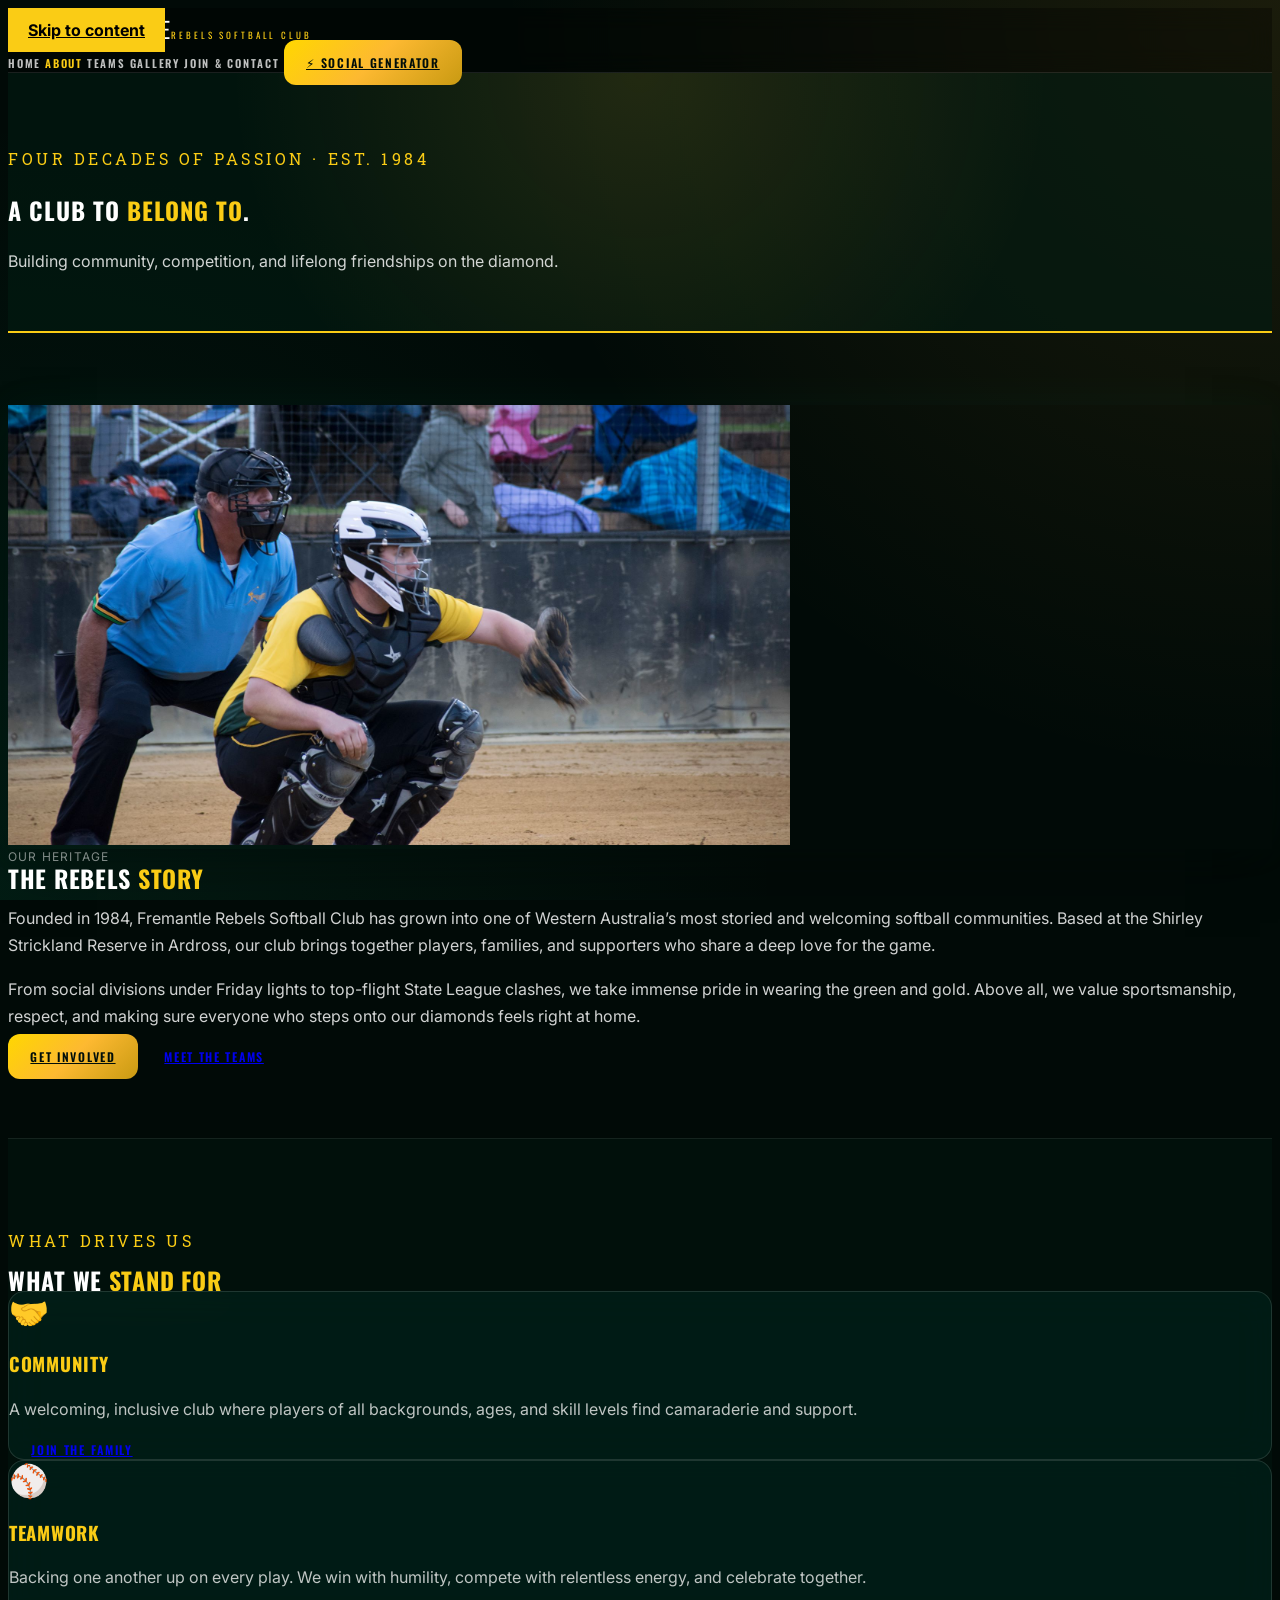
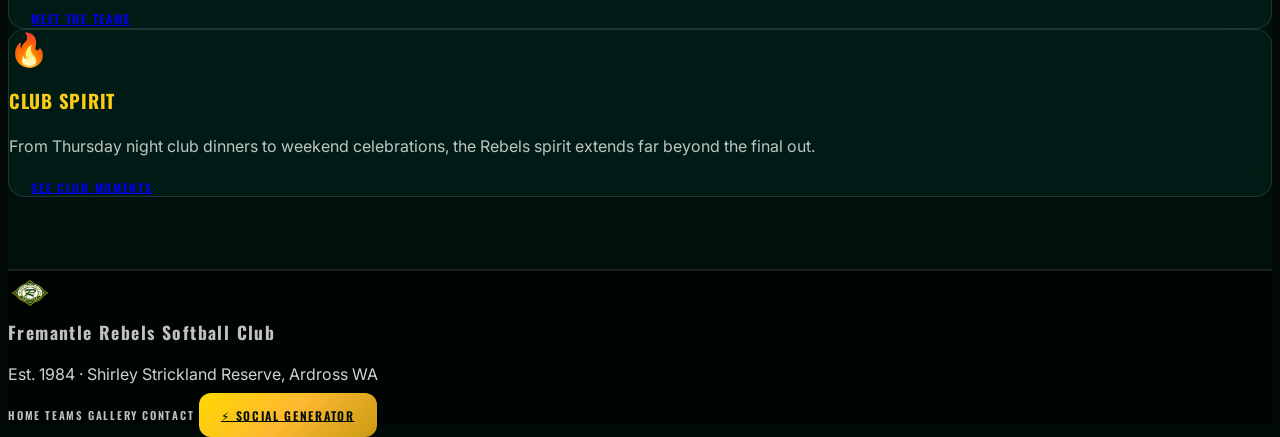
==== about.html @ e45bd7ff "Initial commit: Fremantle Rebels website and social media generator" ====
<!doctype html>
<html lang="en" data-bs-theme="dark">
<head>
  <meta charset="utf-8">
  <meta name="viewport" content="width=device-width, initial-scale=1">
  <meta name="description" content="About Fremantle Rebels Softball Club — our story, values, and community at Shirley Strickland Reserve since 1984.">
  <title>About | Fremantle Rebels Softball Club</title>
  <link rel="preconnect" href="https://fonts.googleapis.com">
  <link rel="preconnect" href="https://fonts.gstatic.com" crossorigin>
  <link rel="stylesheet" href="https://fonts.googleapis.com/css2?family=Inter:wght@400;500;600;700&family=Oswald:wght@500;600;700&family=Roboto+Slab:wght@400;500;700&display=swap">
  <link rel="stylesheet" href="assets/vendor/bootstrap/bootstrap.min.css">
  <link rel="stylesheet" href="assets/css/rebels-theme.css">
  <link rel="stylesheet" href="assets/css/styles.css">
</head>
<body class="rebels-app">
  <a class="visually-hidden-focusable skip-link" href="#main">Skip to content</a>

  <header class="rb-topbar sticky-top">
    <div class="container d-flex align-items-center justify-content-between flex-wrap gap-2 py-3 px-3">
      <a class="rb-brand" href="index.html" aria-label="Fremantle Rebels home">
        <img src="assets/images/rebels-logo.png" alt="Fremantle Rebels Crest">
        <span><span class="name d-block">FREMANTLE</span><span class="sub">REBELS SOFTBALL CLUB</span></span>
      </a>
      <nav class="d-flex align-items-center gap-2 flex-wrap" aria-label="Main navigation">
        <a class="nav-label" href="index.html">Home</a>
        <a class="nav-label active" aria-current="page" href="about.html">About</a>
        <a class="nav-label" href="teams.html">Teams</a>
        <a class="nav-label" href="gallery.html">Gallery</a>
        <a class="nav-label" href="contact.html">Join &amp; Contact</a>
        <a class="btn btn-gold btn-sm ms-lg-2 py-2 px-3" href="socials.html">⚡ Social Generator</a>
      </nav>
    </div>
  </header>

  <main id="main">
    <section class="page-heading">
      <div class="container">
        <p class="hero-kicker mb-1">FOUR DECADES OF PASSION · EST. 1984</p>
        <h1 class="display-4 fw-bold">A Club to <span class="text-gold">Belong To</span>.</h1>
        <p class="lead mb-0">Building community, competition, and lifelong friendships on the diamond.</p>
      </div>
    </section>

    <section class="section-space">
      <div class="container">
        <div class="row g-5 align-items-center">
          <div class="col-md-6">
            <div class="spatial-shadow rounded-4 overflow-hidden border border-secondary border-opacity-25">
              <img src="assets/images/players3.jpg" alt="Fremantle Rebels Softball Team" class="img-fluid w-100" style="object-fit: cover; max-height: 440px;">
            </div>
          </div>
          <div class="col-md-6">
            <span class="label-xs text-gold">OUR HERITAGE</span>
            <h2 class="section-title fs-2 mb-3">The Rebels <span class="text-gold">Story</span></h2>
            <p>Founded in 1984, Fremantle Rebels Softball Club has grown into one of Western Australia’s most storied and welcoming softball communities. Based at the Shirley Strickland Reserve in Ardross, our club brings together players, families, and supporters who share a deep love for the game.</p>
            <p>From social divisions under Friday lights to top-flight State League clashes, we take immense pride in wearing the green and gold. Above all, we value sportsmanship, respect, and making sure everyone who steps onto our diamonds feels right at home.</p>
            <div class="d-flex flex-wrap gap-3 mt-4">
              <a class="btn btn-gold" href="contact.html">Get Involved</a>
              <a class="btn btn-outline-light" href="teams.html">Meet the Teams</a>
            </div>
          </div>
        </div>
      </div>
    </section>

    <section class="section-space bg-light">
      <div class="container">
        <p class="hero-kicker mb-1">WHAT DRIVES US</p>
        <h2 class="section-title fs-2 mb-4">What We <span class="text-gold">Stand For</span></h2>
        <div class="row g-4">
          <div class="col-md-4">
            <article class="card h-100 p-4">
              <div class="text-gold mb-2" style="font-size: 2rem;">🤝</div>
              <h3 class="h4 text-gold mb-2">Community</h3>
              <p>A welcoming, inclusive club where players of all backgrounds, ages, and skill levels find camaraderie and support.</p>
              <div class="mt-auto pt-2">
                <a href="contact.html" class="btn btn-outline-light btn-sm w-100">Join the Family</a>
              </div>
            </article>
          </div>
          <div class="col-md-4">
            <article class="card h-100 p-4">
              <div class="text-gold mb-2" style="font-size: 2rem;">⚾</div>
              <h3 class="h4 text-gold mb-2">Teamwork</h3>
              <p>Backing one another up on every play. We win with humility, compete with relentless energy, and celebrate together.</p>
              <div class="mt-auto pt-2">
                <a href="teams.html" class="btn btn-outline-light btn-sm w-100">Meet the Teams</a>
              </div>
            </article>
          </div>
          <div class="col-md-4">
            <article class="card h-100 p-4">
              <div class="text-gold mb-2" style="font-size: 2rem;">🔥</div>
              <h3 class="h4 text-gold mb-2">Club Spirit</h3>
              <p>From Thursday night club dinners to weekend celebrations, the Rebels spirit extends far beyond the final out.</p>
              <div class="mt-auto pt-2">
                <a href="gallery.html" class="btn btn-outline-light btn-sm w-100">See Club Moments</a>
              </div>
            </article>
          </div>
        </div>
      </div>
    </section>
  </main>

  <footer class="site-footer py-5 mt-auto">
    <div class="container d-flex flex-column flex-md-row justify-content-between align-items-center gap-3">
      <div class="d-flex align-items-center gap-3">
        <img src="assets/images/rebels-logo.png" alt="" style="width: 44px; height: 44px;">
        <div>
          <strong class="font-heading text-uppercase text-white d-block" style="letter-spacing: .08em; font-size: 1.1rem;">Fremantle Rebels Softball Club</strong>
          <p class="small text-secondary mb-0">Est. 1984 · Shirley Strickland Reserve, Ardross WA</p>
        </div>
      </div>
      <div class="d-flex align-items-center gap-3 flex-wrap">
        <a href="index.html" class="nav-label">Home</a>
        <a href="teams.html" class="nav-label">Teams</a>
        <a href="gallery.html" class="nav-label">Gallery</a>
        <a href="contact.html" class="nav-label">Contact</a>
        <a href="socials.html" class="btn btn-gold btn-sm py-1 px-3">⚡ Social Generator</a>
      </div>
    </div>
  </footer>

  <script src="assets/vendor/bootstrap/bootstrap.bundle.min.js"></script>
  <script src="assets/js/main.js"></script>
</body>
</html>
---- assets/css/rebels-theme.css ----
/* Rebels brand theme: plain-CSS port of the club website's globals.css (no Tailwind).
   Works on top of Bootstrap 5.3 dark mode (<html data-bs-theme="dark">). */

:root {
  /* Tokens (from @theme in globals.css) */
  --rb-bg: hsl(160 88% 2%);
  --rb-card: hsl(160 88% 4%);
  --rb-secondary: hsl(160 88% 10%);
  --rb-muted: hsl(160 50% 8%);
  --rb-muted-fg: hsl(160 20% 63.9%);
  --rb-border: hsl(160 88% 12%);
  --rb-primary: hsl(47.9 95.8% 53.1%);
  --rb-primary-fg: hsl(160 88% 3%);
  --rb-green: #044229;
  --rb-gold: #ffcd00;
  --rb-radius-sm: .25rem;
  --rb-radius-md: .5rem;
  --rb-radius-lg: .75rem;
  --rb-radius-xl: 1rem;
  --font-heading: "Oswald", system-ui, sans-serif;
  --font-body: "Inter", system-ui, sans-serif;
  --font-heritage: "Roboto Slab", Georgia, serif;

  /* Bootstrap bridge */
  --bs-body-bg: var(--rb-bg);
  --bs-body-color: #fff;
  --bs-body-font-family: var(--font-body);
  --bs-border-color: var(--rb-border);
  --bs-primary: #ffcd00;
  --bs-primary-rgb: 255, 205, 0;
  --bs-link-color: var(--rb-primary);
  --bs-link-hover-color: #fff;
}

body.rebels-app {
  background:
    radial-gradient(circle at top right, rgba(253, 185, 49, .10), transparent 50%),
    radial-gradient(circle at bottom left, rgba(16, 185, 129, .10), transparent 50%),
    var(--rb-bg);
  background-attachment: fixed;
  color: #fff;
  font-family: var(--font-body);
  -webkit-font-smoothing: antialiased;
  padding: 0;
}
.rebels-app ::selection { background: rgba(253, 205, 0, .3); }

/* Typography helpers */
.font-heading { font-family: var(--font-heading); }
.font-heritage { font-family: var(--font-heritage); }
.nav-label, .button-label, .section-title, .hero-kicker { text-transform: uppercase; }
.nav-label {
  font-family: var(--font-heading); font-size: 11px; letter-spacing: .16em; line-height: 1;
  font-weight: 600; color: rgba(255, 255, 255, .75); text-decoration: none; transition: color .2s;
}
.nav-label:hover, .nav-label.active { color: #fff; }
.nav-label.active { color: var(--rb-primary); }
.button-label { font-family: var(--font-heading); font-size: 12px; letter-spacing: .14em; line-height: 1; font-weight: 600; }
.section-title {
  font-family: var(--font-heading); letter-spacing: .03em; line-height: .88; font-weight: 700; color: #fff; margin: 0;
}
.section-title .accent, .text-gold { color: var(--rb-primary); }
.hero-kicker { font-family: var(--font-heritage); letter-spacing: .22em; color: var(--rb-primary); font-size: 1rem; }
.label-xs { display: block; margin-bottom: .25rem; font-size: .75rem; text-transform: uppercase; letter-spacing: .1em; color: rgba(255, 255, 255, .5); }

/* Surfaces */
.glass { backdrop-filter: blur(20px); background: rgba(2, 44, 34, .5); border: 1px solid rgba(255, 255, 255, .1); }
.glass-card { backdrop-filter: blur(40px); background: rgba(2, 44, 34, .55); border: 1px solid rgba(255, 255, 255, .1); box-shadow: 0 25px 50px -12px rgba(0, 0, 0, .5); }
.gold-gradient { background: linear-gradient(135deg, #FFD700, #FDB931 50%, #917405); color: var(--rb-primary-fg); }
.spatial-shadow { box-shadow: 0 25px 50px -12px rgba(0, 0, 0, .5), 0 0 40px rgba(16, 185, 129, .05); }
.gold-glow { box-shadow: 0 0 20px rgba(253, 185, 49, .2); }
.brand-surface {
  background: linear-gradient(180deg, rgba(3, 22, 15, .88), rgba(3, 22, 15, .94)),
              radial-gradient(circle at top, rgba(253, 205, 0, .08), transparent 36%);
}
.section-divider { border-bottom: 1px solid var(--rb-green); }

/* Forms (admin-input from globals.css, mapped onto Bootstrap controls) */
.rebels-app .form-control, .rebels-app .form-select {
  background-color: #000; border: 1px solid rgba(255, 255, 255, .2); border-radius: var(--rb-radius-lg);
  color: #fff; font-size: .875rem; padding: .7rem .8rem;
}
.rebels-app .form-control:focus, .rebels-app .form-select:focus {
  border-color: rgba(255, 205, 0, .6); box-shadow: 0 0 0 .2rem rgba(255, 205, 0, .12); background-color: #000; color: #fff;
}
.rebels-app .form-select:disabled, .rebels-app .form-control:disabled { opacity: .4; }
.rebels-app .form-label { font-size: .75rem; text-transform: uppercase; letter-spacing: .1em; color: rgba(255, 255, 255, .5); margin-bottom: .25rem; }

/* Buttons */
.rebels-app .btn { font-family: var(--font-heading); text-transform: uppercase; letter-spacing: .14em; font-size: 12px; font-weight: 600; padding: .85rem 1.4rem; border-radius: var(--rb-radius-lg); }
.rebels-app .btn-gold { background: linear-gradient(135deg, #FFD700, #FDB931 50%, #c99a12); color: var(--rb-primary-fg); border: 0; }
.rebels-app .btn-gold:hover { filter: brightness(1.08); color: var(--rb-primary-fg); }
.rebels-app .btn-gold:disabled { opacity: .35; }
.rebels-app .btn-outline-light { --bs-btn-border-color: rgba(255, 255, 255, .25); --bs-btn-color: rgba(255, 255, 255, .8); }

/* Scrollbar */
.rebels-app ::-webkit-scrollbar { width: 6px; }
.rebels-app ::-webkit-scrollbar-track { background: transparent; }
.rebels-app ::-webkit-scrollbar-thumb { background: rgba(255, 205, 0, .2); border-radius: 999px; }
.rebels-app ::-webkit-scrollbar-thumb:hover { background: rgba(255, 205, 0, .4); }

/* ---------- Socials app layout ---------- */
.rebels-app .socials-layout, .rebels-app.socials-layout { background: transparent; padding: 0; }
.rb-topbar { border-bottom: 1px solid rgba(255, 255, 255, .1); background: rgba(0, 0, 0, .3); backdrop-filter: blur(12px); }
.rb-brand { display: flex; align-items: center; gap: .75rem; text-decoration: none; }
.rb-brand img { width: 44px; height: 44px; object-fit: contain; }
.rb-brand .name { font-family: var(--font-heading); font-size: 1.4rem; letter-spacing: .06em; text-transform: uppercase; color: #fff; line-height: 1; }
.rb-brand .sub { font-family: var(--font-heading); font-size: 9px; letter-spacing: .32em; text-transform: uppercase; color: var(--rb-primary); }
.rb-topnav a { padding: .35rem 1rem; }

.rb-shell { max-width: 1400px; margin: 1.5rem auto; border: 1px solid rgba(255, 255, 255, .1); border-radius: var(--rb-radius-xl); overflow: hidden; background: rgba(0, 0, 0, .25); }
.rb-progress { border-right: 1px solid rgba(255, 255, 255, .08); }
.rb-steps { list-style: none; padding: 0; margin: 0; counter-reset: step; }
.rb-steps li { counter-increment: step; display: flex; align-items: center; gap: .75rem; padding: .5rem 0; font-size: .85rem; color: rgba(255, 255, 255, .45); }
.rb-steps li::before {
  content: counter(step); width: 26px; height: 26px; border-radius: 50%; display: grid; place-items: center;
  border: 1px solid rgba(255, 255, 255, .25); font-family: var(--font-heading); font-size: 12px; flex: none;
}
.rb-steps li.current { color: #fff; font-weight: 600; }
.rb-steps li.current::before { background: var(--rb-primary); color: var(--rb-primary-fg); border-color: var(--rb-primary); }
.rb-steps li.done { color: rgba(255, 255, 255, .8); }
.rb-steps li.done::before { content: "✓"; border-color: var(--rb-primary); color: var(--rb-primary); }
.rb-summary dt { font-size: 10px; letter-spacing: .14em; text-transform: uppercase; color: rgba(255, 255, 255, .4); font-weight: 600; }
.rb-summary dd { margin: 0 0 .6rem; font-size: .85rem; }

.rb-preview-area { border-right: 1px solid rgba(255, 255, 255, .08); background: rgba(0, 0, 0, .2); }
.rb-canvas-wrap { width: 100%; max-width: 560px; border-radius: var(--rb-radius-lg); overflow: hidden; border: 1px solid rgba(255, 205, 0, .25); }
.rb-canvas-wrap canvas { display: block; width: 100%; height: auto; }
.rb-segment { display: flex; gap: .5rem; flex-wrap: wrap; }
.rb-segment button {
  flex: 1; border: 1px solid rgba(255, 255, 255, .15); background: rgba(255, 255, 255, .05); color: rgba(255, 255, 255, .7);
  border-radius: var(--rb-radius-lg); padding: .6rem; font-family: var(--font-heading); font-size: 11px; letter-spacing: .16em; text-transform: uppercase; font-weight: 700; transition: .2s;
}
.rb-segment button:hover { border-color: rgba(255, 255, 255, .35); color: #fff; }
.rb-segment button.active { background: var(--rb-primary); border-color: var(--rb-primary); color: #000; }
.rb-actions { border-top: 1px solid rgba(255, 255, 255, .1); padding: .75rem 1.5rem; }
.rb-hint { font-size: .75rem; color: var(--rb-muted-fg); }
.rb-score input { text-align: center; font-family: var(--font-heading); font-size: 1.5rem; }

@media (max-width: 991.98px) { .rb-progress, .rb-preview-area { border-right: 0; border-bottom: 1px solid rgba(255, 255, 255, .08); } }
@media (max-width: 575.98px) { .rb-shell { margin: 0; border-radius: 0; border-left: 0; border-right: 0; } .rb-topnav { display: none; } }

/* ---------- Step 2: template cards ---------- */
.rb-card-pick {
  display: block; width: 100%; padding: .5rem; text-align: left; cursor: pointer;
  background: rgba(255, 255, 255, .04); border: 1px solid rgba(255, 255, 255, .12); border-radius: var(--rb-radius-lg); color: #fff; transition: .2s;
}
.rb-card-pick:hover { border-color: rgba(255, 205, 0, .5); transform: translateY(-2px); }
.rb-card-pick.active { border-color: var(--rb-primary); box-shadow: 0 0 20px rgba(253, 185, 49, .2); background: rgba(255, 205, 0, .08); }
.rb-card-pick canvas { display: block; width: 100%; height: auto; border-radius: var(--rb-radius-md); margin-bottom: .5rem; }
.rb-card-pick .t { font-family: var(--font-heading); text-transform: uppercase; letter-spacing: .12em; font-size: 12px; font-weight: 600; display: block; }
.rb-card-pick .n { font-size: 11px; color: var(--rb-muted-fg); }
.rb-swatch { display: flex; align-items: center; justify-content: center; gap: .5rem; }
.rb-swatch i { width: 14px; height: 14px; border-radius: 50%; border: 1px solid rgba(255, 255, 255, .4); display: inline-block; }

/* ---------- Step 3: Media Controls ---------- */
.rb-media-grid { display: grid; grid-template-columns: repeat(2, 1fr); gap: .75rem; margin-bottom: 1.25rem; }
.rb-media-card {
  position: relative; border: 1px solid rgba(255, 255, 255, .14); border-radius: var(--rb-radius-lg);
  background: rgba(255, 255, 255, .03); padding: .5rem; cursor: pointer; text-align: left; transition: all .2s ease;
  color: #fff; width: 100%;
}
.rb-media-card:hover { border-color: rgba(255, 205, 0, .5); transform: translateY(-2px); }
.rb-media-card.active { border-color: var(--rb-primary); box-shadow: 0 0 18px rgba(253, 185, 49, .25); background: rgba(255, 205, 0, .08); }
.rb-media-thumb {
  width: 100%; height: 90px; border-radius: var(--rb-radius-md); object-fit: cover; display: block;
  background: #020c08; margin-bottom: .4rem; border: 1px solid rgba(255, 255, 255, .08);
}
.rb-media-thumb.thumb-none {
  display: flex; align-items: center; justify-content: center; font-family: var(--font-heading);
  letter-spacing: .1em; font-size: 11px; color: var(--rb-primary);
  background: linear-gradient(135deg, #020c08 0%, #04281b 100%);
}
.rb-media-card .title { font-family: var(--font-heading); text-transform: uppercase; letter-spacing: .12em; font-size: 12px; font-weight: 600; display: block; }
.rb-media-card .sub { font-size: 10px; color: var(--rb-muted-fg); display: block; }

.rb-dropzone {
  border: 2px dashed rgba(255, 205, 0, .35); border-radius: var(--rb-radius-lg); background: rgba(0, 0, 0, .3);
  padding: 1.25rem 1rem; text-align: center; cursor: pointer; transition: all .2s ease; margin-bottom: 1.25rem;
}
.rb-dropzone:hover, .rb-dropzone.dragover { border-color: var(--rb-primary); background: rgba(255, 205, 0, .06); }
.rb-dropzone .drop-icon { font-size: 1.75rem; color: var(--rb-primary); line-height: 1; margin-bottom: .35rem; }
.rb-dropzone .drop-title { font-family: var(--font-heading); font-size: 12px; letter-spacing: .12em; text-transform: uppercase; color: #fff; font-weight: 600; }
.rb-dropzone .drop-hint { font-size: 11px; color: var(--rb-muted-fg); }

.rb-slider-row { margin-bottom: 1rem; }
.rb-slider-head { display: flex; align-items: center; justify-content: space-between; margin-bottom: .25rem; }
.rb-slider-val { font-family: var(--font-heading); font-size: 12px; letter-spacing: .08em; color: var(--rb-primary); }

.rebels-app input[type=range] {
  -webkit-appearance: none; appearance: none; width: 100%; height: 6px; border-radius: 999px;
  background: rgba(255, 255, 255, .15); outline: none; transition: background .2s;
}
.rebels-app input[type=range]::-webkit-slider-thumb {
  -webkit-appearance: none; appearance: none; width: 18px; height: 18px; border-radius: 50%;
  background: var(--rb-primary); cursor: pointer; box-shadow: 0 0 8px rgba(0, 0, 0, .6);
}
.rebels-app input[type=range]::-moz-range-thumb {
  width: 18px; height: 18px; border-radius: 50%; background: var(--rb-primary);
  border: none; cursor: pointer; box-shadow: 0 0 8px rgba(0, 0, 0, .6);
}

/* ---------- Step 4: Caption & Export ---------- */
.rb-caption-box {
  background: rgba(0, 0, 0, .45); border: 1px solid rgba(255, 255, 255, .18); border-radius: var(--rb-radius-lg);
  padding: .85rem; font-family: var(--font-body); font-size: .85rem; line-height: 1.5; color: #fff;
  width: 100%; resize: vertical; min-height: 170px; outline: none; transition: border-color .2s;
}
.rb-caption-box:focus { border-color: var(--rb-primary); box-shadow: 0 0 0 .2rem rgba(255, 205, 0, .15); }

.rb-platform-chips { display: flex; gap: .4rem; flex-wrap: wrap; margin-bottom: .75rem; }
.rb-chip {
  padding: .3rem .65rem; border-radius: 999px; font-size: 11px; font-weight: 600; letter-spacing: .08em;
  text-transform: uppercase; font-family: var(--font-heading); cursor: pointer;
  background: rgba(255, 255, 255, .08); border: 1px solid rgba(255, 255, 255, .15); color: rgba(255, 255, 255, .7);
  transition: all .2s;
}
.rb-chip:hover { border-color: rgba(255, 255, 255, .4); color: #fff; }
.rb-chip.active { background: var(--rb-primary); border-color: var(--rb-primary); color: #000; }

.rb-export-banner {
  border-radius: var(--rb-radius-lg); padding: 1rem; margin-bottom: 1.25rem;
  background: linear-gradient(135deg, rgba(4, 66, 41, .4) 0%, rgba(2, 44, 34, .7) 100%);
  border: 1px solid rgba(255, 205, 0, .25);
}
.rb-copy-feedback { font-size: 11px; letter-spacing: .1em; text-transform: uppercase; color: #10b981; font-weight: 600; display: none; }
.rb-copy-feedback.show { display: inline-block; animation: fadeIn .2s; }
@keyframes fadeIn { from { opacity: 0; transform: translateY(-2px); } to { opacity: 1; transform: translateY(0); } }
---- assets/css/styles.css ----
/* Fremantle Rebels main website styling: aligned with rebels-theme.css and dark club branding. */
:root {
  --club-primary: var(--rb-primary, #ffcd00);
  --club-dark: var(--rb-bg, hsl(160 88% 2%));
  --bs-primary: #ffcd00;
  --bs-primary-rgb: 255, 205, 0;
  --bs-link-color: #ffcd00;
  --bs-link-color-rgb: 255, 205, 0;
  --bs-link-hover-color: #ffffff;
}

body {
  min-height: 100vh;
  display: flex;
  flex-direction: column;
  background-color: var(--rb-bg, hsl(160 88% 2%));
  color: #fff;
  font-family: var(--font-body, "Inter", sans-serif);
}

main { flex: 1; }

h1, h2, h3, h4, h5, h6 {
  font-family: var(--font-heading, "Oswald", sans-serif);
  text-transform: uppercase;
  letter-spacing: .04em;
  font-weight: 700;
}

p { line-height: 1.7; color: rgba(255, 255, 255, .82); }

/* Navigation */
.navbar {
  background: rgba(0, 0, 0, .4) !important;
  backdrop-filter: blur(12px);
  border-bottom: 1px solid rgba(255, 255, 255, .1) !important;
}
.navbar-brand { font-family: var(--font-heading); font-size: 1.3rem; letter-spacing: .08em; text-transform: uppercase; color: #fff !important; }
.navbar .nav-link { font-family: var(--font-heading); text-transform: uppercase; letter-spacing: .12em; font-size: 12px; font-weight: 600; color: rgba(255, 255, 255, .75); transition: color .2s; }
.navbar .nav-link:hover { color: #fff; }
.navbar .nav-link.active { color: var(--rb-primary, #ffcd00) !important; font-weight: 700; }

/* Hero & Page Headings */
.hero {
  background:
    radial-gradient(circle at top right, rgba(253, 185, 49, .15), transparent 50%),
    radial-gradient(circle at bottom left, rgba(16, 185, 129, .12), transparent 50%),
    rgba(2, 12, 8, .92);
  border-bottom: 1px solid rgba(255, 255, 255, .1);
  padding: 4rem 0;
}
.hero h1 { letter-spacing: .02em; line-height: 1.05; }
.hero .lead { color: rgba(255, 255, 255, .85); font-size: 1.2rem; }

.page-heading {
  background:
    radial-gradient(circle at top center, rgba(253, 185, 49, .12), transparent 60%),
    rgba(2, 28, 18, .6);
  padding: 3.5rem 0 2.5rem;
  border-bottom: 2px solid var(--rb-primary, #ffcd00);
}
.section-space { padding: 4.5rem 0; }
.bg-light, .section-space.bg-light {
  background-color: rgba(2, 28, 18, .35) !important;
  border-top: 1px solid rgba(255, 255, 255, .08);
  border-bottom: 1px solid rgba(255, 255, 255, .08);
}

/* Cards */
.card {
  background: rgba(2, 44, 34, .45);
  backdrop-filter: blur(20px);
  border: 1px solid rgba(255, 255, 255, .12);
  border-radius: 1rem;
  color: #fff;
  transition: transform .2s ease, border-color .2s ease, box-shadow .2s ease;
}
.card:hover {
  border-color: rgba(255, 205, 0, .4);
  transform: translateY(-3px);
  box-shadow: 0 15px 30px -10px rgba(0, 0, 0, .5);
}
.card p { color: rgba(255, 255, 255, .75); }

/* Buttons */
.btn {
  font-family: var(--font-heading, "Oswald", sans-serif);
  text-transform: uppercase;
  letter-spacing: .12em;
  font-size: 12px;
  font-weight: 600;
  padding: .75rem 1.4rem;
  border-radius: .5rem;
}
.btn-primary {
  --bs-btn-bg: var(--rb-primary, #ffcd00);
  --bs-btn-border-color: var(--rb-primary, #ffcd00);
  --bs-btn-color: #04281b;
  --bs-btn-hover-bg: #ffd633;
  --bs-btn-hover-border-color: #ffd633;
  --bs-btn-hover-color: #04281b;
  --bs-btn-active-bg: #e0a800;
  --bs-btn-active-border-color: #e0a800;
  --bs-btn-active-color: #04281b;
  font-weight: 700;
}
.btn-outline-primary {
  --bs-btn-color: var(--rb-primary, #ffcd00);
  --bs-btn-border-color: var(--rb-primary, #ffcd00);
  --bs-btn-hover-bg: var(--rb-primary, #ffcd00);
  --bs-btn-hover-border-color: var(--rb-primary, #ffcd00);
  --bs-btn-hover-color: #04281b;
  --bs-btn-active-bg: var(--rb-primary, #ffcd00);
  --bs-btn-active-border-color: var(--rb-primary, #ffcd00);
  --bs-btn-active-color: #04281b;
}

/* Nav Pills (Teams page) */
.nav-pills { --bs-nav-pills-link-active-bg: var(--rb-primary, #ffcd00); --bs-nav-pills-link-active-color: #04281b; }
.nav-pills .nav-link {
  font-family: var(--font-heading); text-transform: uppercase; letter-spacing: .1em; font-size: 12px; font-weight: 700;
  color: rgba(255, 255, 255, .7); border: 1px solid rgba(255, 255, 255, .15); padding: .65rem 1.25rem; border-radius: .5rem;
}
.nav-pills .nav-link:hover { color: #fff; border-color: rgba(255, 255, 255, .35); }
.nav-pills .nav-link.active { font-weight: 700; }

/* Accordion (Contact page) */
.accordion {
  --bs-accordion-bg: rgba(2, 44, 34, .4);
  --bs-accordion-color: #fff;
  --bs-accordion-border-color: rgba(255, 255, 255, .12);
  --bs-accordion-btn-color: #fff;
  --bs-accordion-btn-bg: rgba(2, 44, 34, .3);
  --bs-accordion-active-color: var(--rb-primary, #ffcd00);
  --bs-accordion-active-bg: rgba(255, 205, 0, .08);
  --bs-accordion-btn-focus-box-shadow: 0 0 0 .2rem rgba(255, 205, 0, .2);
}
.accordion-item { border-radius: .5rem !important; margin-bottom: .75rem; overflow: hidden; }
.accordion-button { font-family: var(--font-heading); letter-spacing: .04em; }

/* Team Image */
.team-image { width: 100%; height: 100%; min-height: 240px; object-fit: cover; }

/* Gallery Button */
.gallery-button { background: none; border: 0; padding: 0; color: inherit; width: 100%; text-align: left; }
.gallery-button img { width: 100%; height: 260px; object-fit: cover; border-radius: .75rem; border: 1px solid rgba(255, 255, 255, .12); transition: transform .25s ease, border-color .25s ease, box-shadow .25s ease; }
.gallery-button:hover img { transform: translateY(-4px); border-color: var(--rb-primary, #ffcd00); box-shadow: 0 10px 25px rgba(0, 0, 0, .6); }

/* Modals */
.modal-content {
  background: rgba(2, 28, 18, .96);
  backdrop-filter: blur(20px);
  border: 1px solid rgba(255, 205, 0, .3);
  border-radius: 1rem;
  color: #fff;
}
.modal-header { border-bottom: 1px solid rgba(255, 255, 255, .1); }
.modal-header .btn-close { filter: invert(1); }

/* Forms (Contact form) */
.form-control, .form-select {
  background-color: #000 !important;
  border: 1px solid rgba(255, 255, 255, .2) !important;
  border-radius: .5rem;
  color: #fff !important;
  padding: .75rem .85rem;
}
.form-control:focus, .form-select:focus {
  border-color: var(--rb-primary, #ffcd00) !important;
  box-shadow: 0 0 0 .2rem rgba(255, 205, 0, .15) !important;
}

/* Footer */
.site-footer {
  background: rgba(0, 0, 0, .5) !important;
  border-top: 1px solid rgba(255, 255, 255, .1) !important;
  color: rgba(255, 255, 255, .75);
}

:focus-visible { outline: 3px solid var(--rb-primary, #ffcd00); outline-offset: 4px; }
.skip-link { position: absolute; z-index: 1100; background: var(--rb-primary, #ffcd00); color: #000; padding: .75rem 1.25rem; font-weight: 700; }

@media(max-width: 575.98px) {
  .section-space, .page-heading { padding: 2.5rem 0; }
  .hero { padding: 2rem 0; }
  .navbar-brand { font-size: 1.1rem; }
}
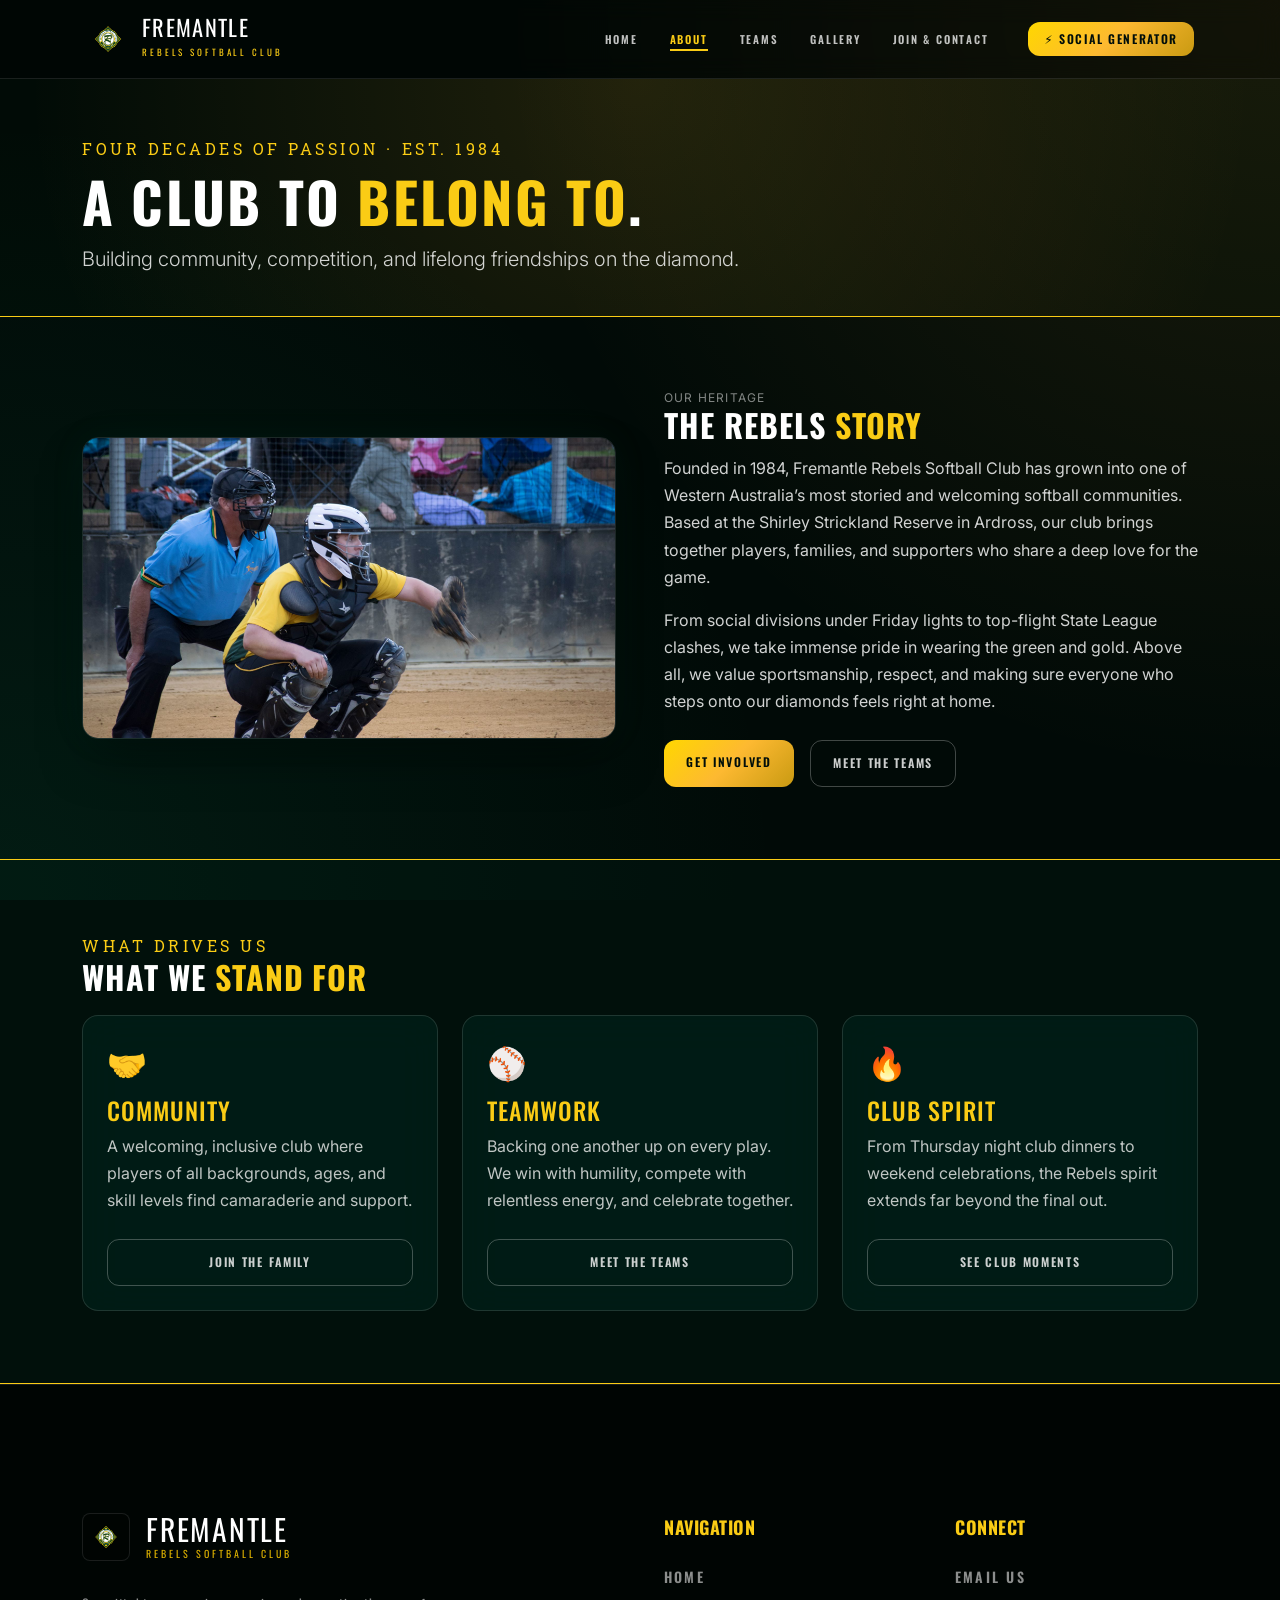
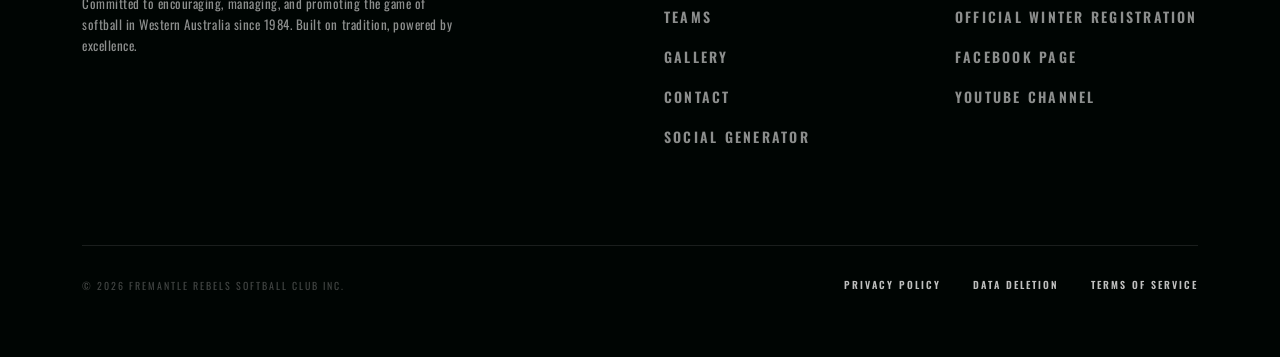
==== commit a061686d: "Add player cards, dimensional buttons and club website updates" ====
--- a/about.html
+++ b/about.html
@@ -103,21 +103,43 @@
     </section>
   </main>
 
-  <footer class="site-footer py-5 mt-auto">
-    <div class="container d-flex flex-column flex-md-row justify-content-between align-items-center gap-3">
-      <div class="d-flex align-items-center gap-3">
-        <img src="assets/images/rebels-logo.png" alt="" style="width: 44px; height: 44px;">
-        <div>
-          <strong class="font-heading text-uppercase text-white d-block" style="letter-spacing: .08em; font-size: 1.1rem;">Fremantle Rebels Softball Club</strong>
-          <p class="small text-secondary mb-0">Est. 1984 · Shirley Strickland Reserve, Ardross WA</p>
+  <footer class="site-footer mt-auto">
+    <div class="container">
+      <div class="row g-5 footer-main">
+        <div class="col-lg-6">
+          <div class="footer-brand">
+            <span class="footer-crest"><img src="assets/images/rebels-logo.png" alt="Fremantle Rebels Logo"></span>
+            <span><span class="name d-block">Fremantle</span><span class="sub">Rebels Softball Club</span></span>
+          </div>
+          <p class="footer-blurb">Committed to encouraging, managing, and promoting the game of softball in Western Australia since 1984. Built on tradition, powered by excellence.</p>
+        </div>
+        <div class="col-sm-6 col-lg-3">
+          <h5 class="footer-title section-title">Navigation</h5>
+          <ul class="footer-list">
+            <li><a href="index.html" class="nav-label">Home</a></li>
+            <li><a href="teams.html" class="nav-label">Teams</a></li>
+            <li><a href="gallery.html" class="nav-label">Gallery</a></li>
+            <li><a href="contact.html" class="nav-label">Contact</a></li>
+            <li><a href="socials.html" class="nav-label">Social Generator</a></li>
+          </ul>
+        </div>
+        <div class="col-sm-6 col-lg-3">
+          <h5 class="footer-title section-title">Connect</h5>
+          <ul class="footer-list">
+            <li><span class="nav-label footer-static">Email Us</span></li>
+            <li><span class="nav-label footer-static">Official Winter Registration</span></li>
+            <li><span class="nav-label footer-static">Facebook Page</span></li>
+            <li><span class="nav-label footer-static">YouTube Channel</span></li>
+          </ul>
         </div>
       </div>
-      <div class="d-flex align-items-center gap-3 flex-wrap">
-        <a href="index.html" class="nav-label">Home</a>
-        <a href="teams.html" class="nav-label">Teams</a>
-        <a href="gallery.html" class="nav-label">Gallery</a>
-        <a href="contact.html" class="nav-label">Contact</a>
-        <a href="socials.html" class="btn btn-gold btn-sm py-1 px-3">⚡ Social Generator</a>
+      <div class="footer-bottom">
+        <span>© 2026 Fremantle Rebels Softball Club Inc.</span>
+        <div class="footer-legal">
+          <span class="nav-label footer-static">Privacy Policy</span>
+          <span class="nav-label footer-static">Data Deletion</span>
+          <span class="nav-label footer-static">Terms of Service</span>
+        </div>
       </div>
     </div>
   </footer>
--- a/assets/css/rebels-theme.css
+++ b/assets/css/rebels-theme.css
@@ -13,6 +13,11 @@
   --rb-primary-fg: hsl(160 88% 3%);
   --rb-green: #044229;
   --rb-gold: #ffcd00;
+  --rb-gold-light: #ffd630;
+  --shadow-s: 0 2px 4px rgba(0, 0, 0, .35);
+  --shadow-m: 0 6px 14px rgba(0, 0, 0, .4);
+  --shadow-l: 0 12px 24px rgba(0, 0, 0, .45);
+  --transition: .2s ease;
   --rb-radius-sm: .25rem;
   --rb-radius-md: .5rem;
   --rb-radius-lg: .75rem;
@@ -55,6 +60,18 @@
 }
 .nav-label:hover, .nav-label.active { color: #fff; }
 .nav-label.active { color: var(--rb-primary); }
+/* Animated underline for header and footer links */
+.rb-topbar .nav-label, .site-footer .nav-label { position: relative; }
+.rb-topbar .nav-label::before, .site-footer .nav-label::before {
+  content: ""; position: absolute; left: 0; bottom: -.4rem; width: 0; opacity: 0;
+  border-bottom: 2px solid var(--rb-primary); transition: width .5s ease, opacity .5s ease; pointer-events: none;
+}
+.rb-topbar .nav-label:hover::before, .rb-topbar .nav-label:focus-visible::before, .rb-topbar .nav-label.active::before,
+.site-footer .nav-label:hover::before, .site-footer .nav-label:focus-visible::before { width: 100%; opacity: 1; }
+/* Footer links use the animated underline from above */
+@media (prefers-reduced-motion: reduce) {
+  .rb-topbar .nav-label::before, .site-footer .nav-label::before { transition: none; }
+}
 .button-label { font-family: var(--font-heading); font-size: 12px; letter-spacing: .14em; line-height: 1; font-weight: 600; }
 .section-title {
   font-family: var(--font-heading); letter-spacing: .03em; line-height: .88; font-weight: 700; color: #fff; margin: 0;
@@ -89,9 +106,26 @@
 /* Buttons */
 .rebels-app .btn { font-family: var(--font-heading); text-transform: uppercase; letter-spacing: .14em; font-size: 12px; font-weight: 600; padding: .85rem 1.4rem; border-radius: var(--rb-radius-lg); }
 .rebels-app .btn-gold { background: linear-gradient(135deg, #FFD700, #FDB931 50%, #c99a12); color: var(--rb-primary-fg); border: 0; }
+.rebels-app .hero .btn-gold { border: 2px solid #fff; }
 .rebels-app .btn-gold:hover { filter: brightness(1.08); color: var(--rb-primary-fg); }
 .rebels-app .btn-gold:disabled { opacity: .35; }
 .rebels-app .btn-outline-light { --bs-btn-border-color: rgba(255, 255, 255, .25); --bs-btn-color: rgba(255, 255, 255, .8); }
+
+/* Rotating "pointer" border: add .border-spin plus a colour class (.border-spin-green / -yellow / -white) */
+@property --spin-angle { syntax: "<angle>"; inherits: false; initial-value: 0deg; }
+.border-spin { position: relative; --spin-color: var(--rb-green); --spin-width: 2px; --spin-speed: 5s; }
+.border-spin::after {
+  content: ""; position: absolute; inset: -2px; padding: var(--spin-width); border-radius: inherit; pointer-events: none;
+  background: conic-gradient(from var(--spin-angle), transparent 0 55%, var(--spin-color) 100%);
+  -webkit-mask: linear-gradient(#000 0 0) content-box, linear-gradient(#000 0 0); -webkit-mask-composite: xor;
+  mask: linear-gradient(#000 0 0) content-box exclude, linear-gradient(#000 0 0);
+  animation: border-spin var(--spin-speed) linear infinite;
+}
+.border-spin-green { --spin-color: var(--rb-green); }
+.border-spin-yellow { --spin-color: var(--rb-gold); }
+.border-spin-white { --spin-color: #fff; }
+@keyframes border-spin { to { --spin-angle: 360deg; } }
+@media (prefers-reduced-motion: reduce) { .border-spin::after { animation: none; } }
 
 /* Scrollbar */
 .rebels-app ::-webkit-scrollbar { width: 6px; }
@@ -102,6 +136,7 @@
 /* ---------- Socials app layout ---------- */
 .rebels-app .socials-layout, .rebels-app.socials-layout { background: transparent; padding: 0; }
 .rb-topbar { border-bottom: 1px solid rgba(255, 255, 255, .1); background: rgba(0, 0, 0, .3); backdrop-filter: blur(12px); }
+.rb-topbar nav { column-gap: 2rem !important; }
 .rb-brand { display: flex; align-items: center; gap: .75rem; text-decoration: none; }
 .rb-brand img { width: 44px; height: 44px; object-fit: contain; }
 .rb-brand .name { font-family: var(--font-heading); font-size: 1.4rem; letter-spacing: .06em; text-transform: uppercase; color: #fff; line-height: 1; }
--- a/assets/css/styles.css
+++ b/assets/css/styles.css
@@ -2,96 +2,111 @@
 :root {
   --club-primary: var(--rb-primary, #ffcd00);
   --club-dark: var(--rb-bg, hsl(160 88% 2%));
-  --bs-primary: #ffcd00;
-  --bs-primary-rgb: 255, 205, 0;
   --bs-link-color: #ffcd00;
   --bs-link-color-rgb: 255, 205, 0;
-  --bs-link-hover-color: #ffffff;
 }
 
 body {
   min-height: 100vh;
   display: flex;
   flex-direction: column;
-  background-color: var(--rb-bg, hsl(160 88% 2%));
-  color: #fff;
-  font-family: var(--font-body, "Inter", sans-serif);
-}
-
-main { flex: 1; }
-
-h1, h2, h3, h4, h5, h6 {
+}
+
+main {
+  flex: 1;
+}
+
+h1,
+h2,
+h3,
+h4,
+h5,
+h6 {
   font-family: var(--font-heading, "Oswald", sans-serif);
   text-transform: uppercase;
-  letter-spacing: .04em;
-  font-weight: 700;
-}
-
-p { line-height: 1.7; color: rgba(255, 255, 255, .82); }
-
-/* Navigation */
-.navbar {
-  background: rgba(0, 0, 0, .4) !important;
-  backdrop-filter: blur(12px);
-  border-bottom: 1px solid rgba(255, 255, 255, .1) !important;
-}
-.navbar-brand { font-family: var(--font-heading); font-size: 1.3rem; letter-spacing: .08em; text-transform: uppercase; color: #fff !important; }
-.navbar .nav-link { font-family: var(--font-heading); text-transform: uppercase; letter-spacing: .12em; font-size: 12px; font-weight: 600; color: rgba(255, 255, 255, .75); transition: color .2s; }
-.navbar .nav-link:hover { color: #fff; }
-.navbar .nav-link.active { color: var(--rb-primary, #ffcd00) !important; font-weight: 700; }
+  letter-spacing: 0.04em;
+  font-weight: 700;
+}
+
+p {
+  line-height: 1.7;
+  color: rgba(255, 255, 255, 0.82);
+}
 
 /* Hero & Page Headings */
 .hero {
-  background:
-    radial-gradient(circle at top right, rgba(253, 185, 49, .15), transparent 50%),
-    radial-gradient(circle at bottom left, rgba(16, 185, 129, .12), transparent 50%),
-    rgba(2, 12, 8, .92);
-  border-bottom: 1px solid rgba(255, 255, 255, .1);
+  background: var(--rb-gold-light);
+  color: var(--rb-primary-fg);
   padding: 4rem 0;
-}
-.hero h1 { letter-spacing: .02em; line-height: 1.05; }
-.hero .lead { color: rgba(255, 255, 255, .85); font-size: 1.2rem; }
+  border-bottom: 2px solid var(--bs-link-hover-color);
+  border-top: 2px solid var(--bs-link-hover-color);
+}
+.hero h1 {
+  letter-spacing: 0.02em;
+  line-height: 1.05;
+}
+.hero .accent {
+  color: var(--rb-green);
+}
+.hero .lead {
+  color: var(--rb-primary-fg);
+  font-size: 1.2rem;
+}
 
 .page-heading {
   background:
-    radial-gradient(circle at top center, rgba(253, 185, 49, .12), transparent 60%),
-    rgba(2, 28, 18, .6);
+    radial-gradient(
+      circle at top center,
+      rgba(253, 185, 49, 0.12),
+      transparent 90%
+    ),
+    rgba(2, 28, 10, 0.091);
   padding: 3.5rem 0 2.5rem;
-  border-bottom: 2px solid var(--rb-primary, #ffcd00);
-}
-.section-space { padding: 4.5rem 0; }
-.bg-light, .section-space.bg-light {
-  background-color: rgba(2, 28, 18, .35) !important;
-  border-top: 1px solid rgba(255, 255, 255, .08);
-  border-bottom: 1px solid rgba(255, 255, 255, .08);
+  border-bottom: 1px solid var(--rb-primary, #ffcd00);
+}
+.section-space {
+  padding: 4.5rem 0;
+}
+.bg-light,
+.section-space.bg-light {
+  background-color: rgba(2, 28, 18, 0.35) !important;
+  border-top: 1px solid var(--rb-primary, #ffcd00);
+  border-bottom: 1px solid var(--rb-primary, #ffcd00);
 }
 
 /* Cards */
 .card {
-  background: rgba(2, 44, 34, .45);
+  background: rgba(2, 44, 34, 0.45);
   backdrop-filter: blur(20px);
-  border: 1px solid rgba(255, 255, 255, .12);
+  border: 1px solid rgba(255, 255, 255, 0.12);
   border-radius: 1rem;
   color: #fff;
-  transition: transform .2s ease, border-color .2s ease, box-shadow .2s ease;
+  transition:
+    transform 0.2s ease,
+    border-color 0.2s ease,
+    box-shadow 0.2s ease;
+}
+.card-enquiry {
+  background: #f5efef;
+  backdrop-filter: blur(20px);
+  border: 2px solid var(--rb-primary, #ffcd00);
+  border-radius: 1rem;
+  color: #0a0000;
+  transition:
+    transform 0.2s ease,
+    border-color 0.2s ease,
+    box-shadow 0.2s ease;
 }
 .card:hover {
-  border-color: rgba(255, 205, 0, .4);
+  border-color: rgba(255, 205, 0, 0.4);
   transform: translateY(-3px);
-  box-shadow: 0 15px 30px -10px rgba(0, 0, 0, .5);
-}
-.card p { color: rgba(255, 255, 255, .75); }
-
-/* Buttons */
-.btn {
-  font-family: var(--font-heading, "Oswald", sans-serif);
-  text-transform: uppercase;
-  letter-spacing: .12em;
-  font-size: 12px;
-  font-weight: 600;
-  padding: .75rem 1.4rem;
-  border-radius: .5rem;
-}
+  box-shadow: 0 15px 30px -10px rgba(0, 0, 0, 0.5);
+}
+.card p {
+  color: rgba(255, 255, 255, 0.75);
+}
+
+/* Buttons (base .btn styling lives in rebels-theme.css) */
 .btn-primary {
   --bs-btn-bg: var(--rb-primary, #ffcd00);
   --bs-btn-border-color: var(--rb-primary, #ffcd00);
@@ -105,10 +120,10 @@
   font-weight: 700;
 }
 .btn-outline-primary {
-  --bs-btn-color: var(--rb-primary, #ffcd00);
-  --bs-btn-border-color: var(--rb-primary, #ffcd00);
-  --bs-btn-hover-bg: var(--rb-primary, #ffcd00);
-  --bs-btn-hover-border-color: var(--rb-primary, #ffcd00);
+  --bs-btn-color: var(--rb-primary-fg, #ffcd00);
+  --bs-btn-border-color: var(--rb-primary-fg, #ffcd00);
+  --bs-btn-hover-bg: var(--rb-muted-fg, #ffcd00);
+  --bs-btn-hover-border-color: var(--rb-primary-fg, #ffcd00);
   --bs-btn-hover-color: #04281b;
   --bs-btn-active-bg: var(--rb-primary, #ffcd00);
   --bs-btn-active-border-color: var(--rb-primary, #ffcd00);
@@ -116,72 +131,206 @@
 }
 
 /* Nav Pills (Teams page) */
-.nav-pills { --bs-nav-pills-link-active-bg: var(--rb-primary, #ffcd00); --bs-nav-pills-link-active-color: #04281b; }
+.nav-pills {
+  --bs-nav-pills-link-active-bg: var(--rb-primary, #ffcd00);
+  --bs-nav-pills-link-active-color: #04281b;
+}
 .nav-pills .nav-link {
-  font-family: var(--font-heading); text-transform: uppercase; letter-spacing: .1em; font-size: 12px; font-weight: 700;
-  color: rgba(255, 255, 255, .7); border: 1px solid rgba(255, 255, 255, .15); padding: .65rem 1.25rem; border-radius: .5rem;
-}
-.nav-pills .nav-link:hover { color: #fff; border-color: rgba(255, 255, 255, .35); }
-.nav-pills .nav-link.active { font-weight: 700; }
+  font-family: var(--font-heading);
+  text-transform: uppercase;
+  letter-spacing: 0.1em;
+  font-size: 12px;
+  font-weight: 700;
+  color: rgba(255, 255, 255, 0.7);
+  border: 1px solid rgba(255, 255, 255, 0.15);
+  padding: 0.65rem 1.25rem;
+  border-radius: 0.5rem;
+}
+.nav-pills .nav-link:hover {
+  color: #fff;
+  border-color: rgba(255, 255, 255, 0.35);
+}
+.nav-pills .nav-link.active {
+  font-weight: 700;
+}
 
 /* Accordion (Contact page) */
 .accordion {
-  --bs-accordion-bg: rgba(2, 44, 34, .4);
+  --bs-accordion-bg: rgba(2, 44, 34, 0.4);
   --bs-accordion-color: #fff;
-  --bs-accordion-border-color: rgba(255, 255, 255, .12);
+  --bs-accordion-border-color: rgba(255, 255, 255, 0.12);
   --bs-accordion-btn-color: #fff;
-  --bs-accordion-btn-bg: rgba(2, 44, 34, .3);
+  --bs-accordion-btn-bg: rgba(2, 44, 34, 0.3);
   --bs-accordion-active-color: var(--rb-primary, #ffcd00);
-  --bs-accordion-active-bg: rgba(255, 205, 0, .08);
-  --bs-accordion-btn-focus-box-shadow: 0 0 0 .2rem rgba(255, 205, 0, .2);
-}
-.accordion-item { border-radius: .5rem !important; margin-bottom: .75rem; overflow: hidden; }
-.accordion-button { font-family: var(--font-heading); letter-spacing: .04em; }
+  --bs-accordion-active-bg: rgba(255, 205, 0, 0.08);
+  --bs-accordion-btn-focus-box-shadow: 0 0 0 0.2rem rgba(255, 205, 0, 0.2);
+}
+.accordion-item {
+  border-radius: 0.5rem !important;
+  margin-bottom: 0.75rem;
+  overflow: hidden;
+}
+.accordion-button {
+  font-family: var(--font-heading);
+  letter-spacing: 0.04em;
+}
 
 /* Team Image */
-.team-image { width: 100%; height: 100%; min-height: 240px; object-fit: cover; }
+.team-image {
+  width: 100%;
+  height: 100%;
+  min-height: 240px;
+  object-fit: cover;
+}
 
 /* Gallery Button */
-.gallery-button { background: none; border: 0; padding: 0; color: inherit; width: 100%; text-align: left; }
-.gallery-button img { width: 100%; height: 260px; object-fit: cover; border-radius: .75rem; border: 1px solid rgba(255, 255, 255, .12); transition: transform .25s ease, border-color .25s ease, box-shadow .25s ease; }
-.gallery-button:hover img { transform: translateY(-4px); border-color: var(--rb-primary, #ffcd00); box-shadow: 0 10px 25px rgba(0, 0, 0, .6); }
+.gallery-button {
+  background: none;
+  border: 0;
+  padding: 0;
+  color: inherit;
+  width: 100%;
+  text-align: left;
+}
+.gallery-button img {
+  width: 100%;
+  height: 260px;
+  object-fit: cover;
+  border-radius: 0.75rem;
+  border: 1px solid rgba(255, 255, 255, 0.12);
+  transition:
+    transform 0.25s ease,
+    border-color 0.25s ease,
+    box-shadow 0.25s ease;
+}
+.gallery-button:hover img {
+  transform: translateY(-4px);
+  border-color: var(--rb-primary, #ffcd00);
+  box-shadow: 0 10px 25px rgba(0, 0, 0, 0.6);
+}
 
 /* Modals */
 .modal-content {
-  background: rgba(2, 28, 18, .96);
+  background: rgba(2, 28, 18, 0.96);
   backdrop-filter: blur(20px);
-  border: 1px solid rgba(255, 205, 0, .3);
+  border: 1px solid rgba(255, 205, 0, 0.3);
   border-radius: 1rem;
   color: #fff;
 }
-.modal-header { border-bottom: 1px solid rgba(255, 255, 255, .1); }
-.modal-header .btn-close { filter: invert(1); }
-
-/* Forms (Contact form) */
-.form-control, .form-select {
-  background-color: #000 !important;
-  border: 1px solid rgba(255, 255, 255, .2) !important;
-  border-radius: .5rem;
-  color: #fff !important;
-  padding: .75rem .85rem;
-}
-.form-control:focus, .form-select:focus {
+.modal-header {
+  border-bottom: 1px solid rgba(255, 255, 255, 0.1);
+}
+.modal-header .btn-close {
+  filter: invert(1);
+}
+
+/* Forms (base styling lives in rebels-theme.css; this is the website focus state) */
+.form-control:focus,
+.form-select:focus {
   border-color: var(--rb-primary, #ffcd00) !important;
-  box-shadow: 0 0 0 .2rem rgba(255, 205, 0, .15) !important;
+  box-shadow: 0 0 0 0.2rem rgba(255, 205, 0, 0.15) !important;
+}
+
+.form-label-enquiry {
+  color: #0a0000;
 }
 
 /* Footer */
 .site-footer {
-  background: rgba(0, 0, 0, .5) !important;
-  border-top: 1px solid rgba(255, 255, 255, .1) !important;
-  color: rgba(255, 255, 255, .75);
-}
-
-:focus-visible { outline: 3px solid var(--rb-primary, #ffcd00); outline-offset: 4px; }
-.skip-link { position: absolute; z-index: 1100; background: var(--rb-primary, #ffcd00); color: #000; padding: .75rem 1.25rem; font-weight: 700; }
-
-@media(max-width: 575.98px) {
-  .section-space, .page-heading { padding: 2.5rem 0; }
-  .hero { padding: 2rem 0; }
-  .navbar-brand { font-size: 1.1rem; }
-}
+  background: rgba(0, 0, 0, 0.5) !important;
+  border-top: 1px solid rgba(255, 255, 255, 0.1) !important;
+  color: rgba(255, 255, 255, 0.75);
+  padding: 8rem 0 4rem;
+}
+.footer-main { margin-bottom: 6rem; }
+.footer-brand { display: flex; align-items: center; gap: 1rem; margin-bottom: 2rem; }
+.footer-crest {
+  width: 3rem; height: 3rem; flex: none; padding: .25rem; border-radius: .5rem;
+  border: 1px solid rgba(255, 255, 255, .1); background: rgba(0, 0, 0, .15); transition: transform .3s;
+}
+.footer-brand:hover .footer-crest { transform: scale(1.05); }
+.footer-crest img { width: 100%; height: 100%; object-fit: contain; }
+.footer-brand .name {
+  font-family: var(--font-heading); font-size: 1.85rem; line-height: 1; letter-spacing: .06em; text-transform: uppercase; color: #fff;
+}
+.footer-brand .sub {
+  display: block; margin-top: .25rem; font-family: var(--font-heading); font-size: 10px; line-height: 1;
+  letter-spacing: .3em; text-transform: uppercase; color: rgba(255, 205, 0, .85);
+}
+.footer-blurb {
+  max-width: 24rem; margin: 0; font-family: var(--font-heading); font-size: 13px; line-height: 1.625;
+  letter-spacing: .04em; color: rgba(255, 255, 255, .55);
+}
+.footer-title { margin: 0 0 1.5rem; font-size: 1.125rem; line-height: 1.75rem; color: var(--rb-primary, #ffcd00); }
+.footer-list { list-style: none; margin: 0; padding: 0; display: flex; flex-direction: column; gap: 1rem; }
+.footer-list .nav-label { font-size: .875rem; line-height: 1.25rem; color: rgba(255, 255, 255, .55); }
+.footer-list a.nav-label:hover { color: #fff; }
+.footer-bottom {
+  display: flex; flex-direction: column; align-items: center; justify-content: space-between; gap: 1.5rem;
+  padding-top: 2rem; border-top: 1px solid rgba(255, 255, 255, .1);
+  font-family: var(--font-heading); font-size: 10px; letter-spacing: .2em; text-transform: uppercase; color: rgba(255, 255, 255, .25);
+}
+.footer-legal { display: flex; flex-wrap: wrap; justify-content: center; gap: 2rem; }
+.footer-legal .nav-label { font-size: 10px; letter-spacing: .2em; color: rgba(255, 255, 255, .75); }
+.site-footer .footer-static { cursor: default; }
+.site-footer .footer-static::before { display: none; }
+.site-footer .footer-static:hover { color: inherit; }
+@media (min-width: 768px) { .footer-bottom { flex-direction: row; } }
+@media (max-width: 575.98px) { .site-footer { padding: 4rem 0 2rem; } .footer-main { margin-bottom: 3rem; } }
+
+:focus-visible {
+  outline: 3px solid var(--rb-primary, #ffcd00);
+  outline-offset: 4px;
+}
+.skip-link {
+  position: absolute;
+  z-index: 1100;
+  background: var(--rb-primary, #ffcd00);
+  color: #000;
+  padding: 0.75rem 1.25rem;
+  font-weight: 700;
+}
+
+@media (max-width: 575.98px) {
+  .section-space,
+  .page-heading {
+    padding: 2.5rem 0;
+  }
+  .hero {
+    padding: 2rem 0;
+  }
+}
+/* custom button styles */
+
+.depth-button {
+  box-shadow: var(--shadow-m);
+  transition:
+    transform var(--transition),
+    box-shadow var(--transition),
+    background-color var(--transition);
+}
+
+.depth-button:hover {
+  box-shadow: var(--shadow-m);
+  transform: translateY(-2px);
+}
+
+.depth-button:active {
+  box-shadow: none;
+  transform: translateY(1px);
+}
+
+.depth-button:focus-visible {
+  outline: 3px solid var(--rb-gold-light);
+  outline-offset: 3px;
+}
+
+.shadow-s {
+  box-shadow: var(--shadow-s);
+}
+.shadow-m {
+  box-shadow: var(--shadow-m);
+}
+.shadow-l {
+  box-shadow: var(--shadow-l);
+}
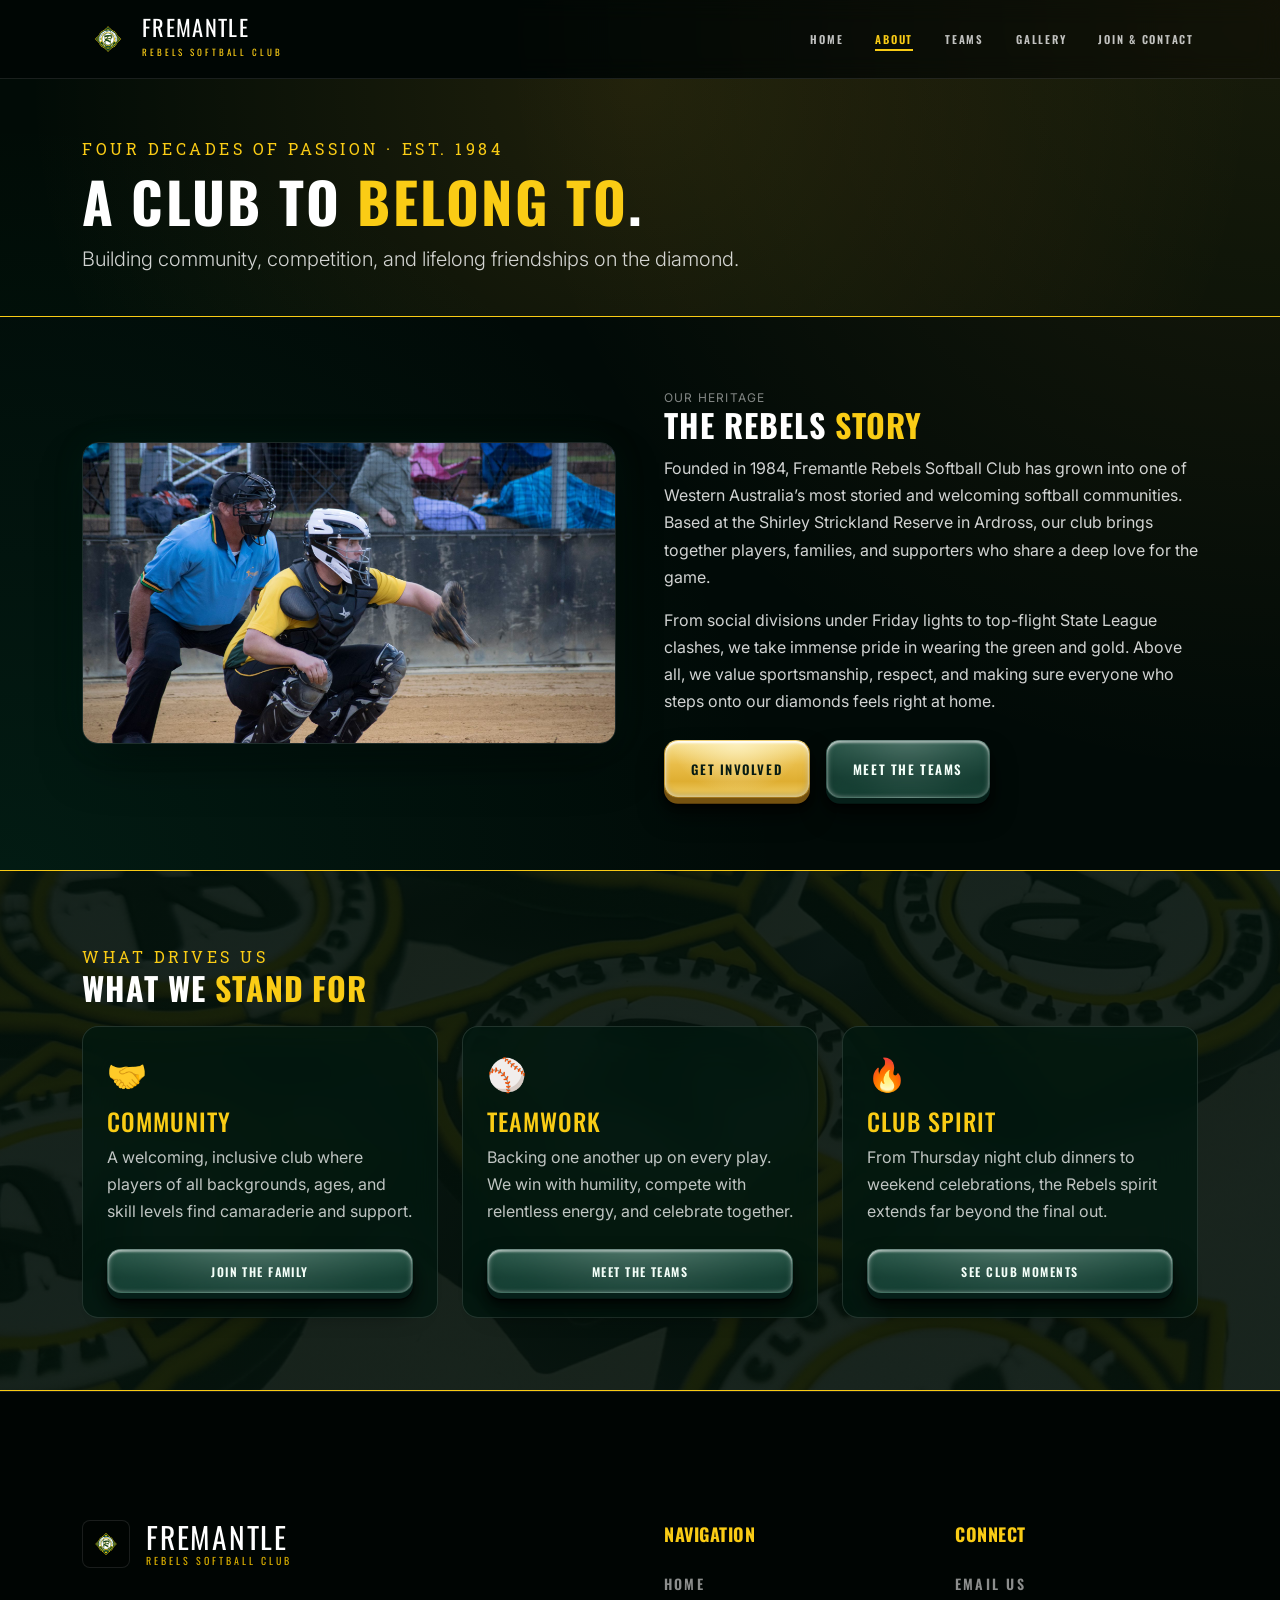
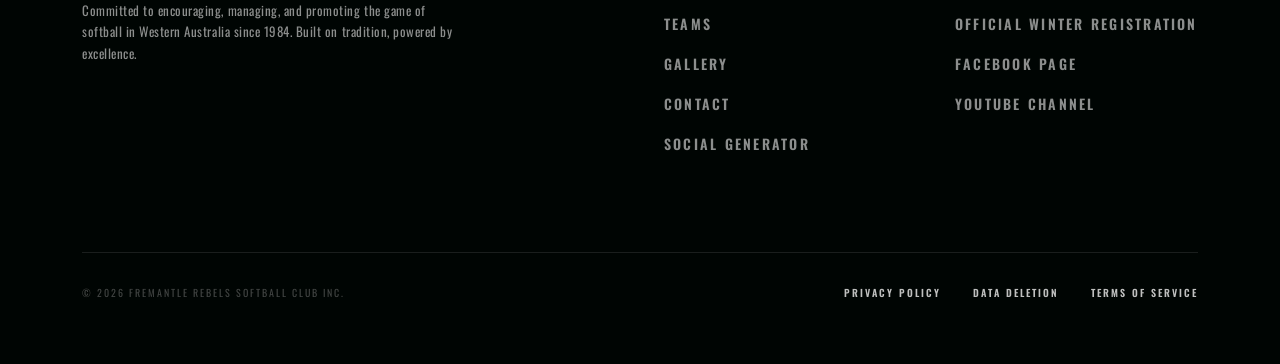
==== commit 84c25eea: "Apply raised buttons sitewide and update backgrounds, navigation and images" ====
--- a/about.html
+++ b/about.html
@@ -11,6 +11,7 @@
   <link rel="stylesheet" href="assets/vendor/bootstrap/bootstrap.min.css">
   <link rel="stylesheet" href="assets/css/rebels-theme.css">
   <link rel="stylesheet" href="assets/css/styles.css">
+  <link rel="stylesheet" href="assets/css/special-buttons.css">
 </head>
 <body class="rebels-app">
   <a class="visually-hidden-focusable skip-link" href="#main">Skip to content</a>
@@ -27,7 +28,6 @@
         <a class="nav-label" href="teams.html">Teams</a>
         <a class="nav-label" href="gallery.html">Gallery</a>
         <a class="nav-label" href="contact.html">Join &amp; Contact</a>
-        <a class="btn btn-gold btn-sm ms-lg-2 py-2 px-3" href="socials.html">⚡ Social Generator</a>
       </nav>
     </div>
   </header>
@@ -55,15 +55,15 @@
             <p>Founded in 1984, Fremantle Rebels Softball Club has grown into one of Western Australia’s most storied and welcoming softball communities. Based at the Shirley Strickland Reserve in Ardross, our club brings together players, families, and supporters who share a deep love for the game.</p>
             <p>From social divisions under Friday lights to top-flight State League clashes, we take immense pride in wearing the green and gold. Above all, we value sportsmanship, respect, and making sure everyone who steps onto our diamonds feels right at home.</p>
             <div class="d-flex flex-wrap gap-3 mt-4">
-              <a class="btn btn-gold" href="contact.html">Get Involved</a>
-              <a class="btn btn-outline-light" href="teams.html">Meet the Teams</a>
+              <a class="rb-special rb-metal-gold" href="contact.html">Get Involved</a>
+              <a class="rb-special rb-smoked-glass" href="teams.html">Meet the Teams</a>
             </div>
           </div>
         </div>
       </div>
     </section>
 
-    <section class="section-space bg-light">
+    <section class="section-space section-space-jibbets bg-light">
       <div class="container">
         <p class="hero-kicker mb-1">WHAT DRIVES US</p>
         <h2 class="section-title fs-2 mb-4">What We <span class="text-gold">Stand For</span></h2>
@@ -74,7 +74,7 @@
               <h3 class="h4 text-gold mb-2">Community</h3>
               <p>A welcoming, inclusive club where players of all backgrounds, ages, and skill levels find camaraderie and support.</p>
               <div class="mt-auto pt-2">
-                <a href="contact.html" class="btn btn-outline-light btn-sm w-100">Join the Family</a>
+                <a href="contact.html" class="w-100 rb-special rb-smoked-glass rb-special-sm">Join the Family</a>
               </div>
             </article>
           </div>
@@ -84,7 +84,7 @@
               <h3 class="h4 text-gold mb-2">Teamwork</h3>
               <p>Backing one another up on every play. We win with humility, compete with relentless energy, and celebrate together.</p>
               <div class="mt-auto pt-2">
-                <a href="teams.html" class="btn btn-outline-light btn-sm w-100">Meet the Teams</a>
+                <a href="teams.html" class="w-100 rb-special rb-smoked-glass rb-special-sm">Meet the Teams</a>
               </div>
             </article>
           </div>
@@ -94,7 +94,7 @@
               <h3 class="h4 text-gold mb-2">Club Spirit</h3>
               <p>From Thursday night club dinners to weekend celebrations, the Rebels spirit extends far beyond the final out.</p>
               <div class="mt-auto pt-2">
-                <a href="gallery.html" class="btn btn-outline-light btn-sm w-100">See Club Moments</a>
+                <a href="gallery.html" class="w-100 rb-special rb-smoked-glass rb-special-sm">See Club Moments</a>
               </div>
             </article>
           </div>
@@ -146,5 +146,6 @@
 
   <script src="assets/vendor/bootstrap/bootstrap.bundle.min.js"></script>
   <script src="assets/js/main.js"></script>
+  <script src="assets/js/button-links.js"></script>
 </body>
 </html>
--- a/assets/css/styles.css
+++ b/assets/css/styles.css
@@ -66,6 +66,26 @@
 }
 .section-space {
   padding: 4.5rem 0;
+}
+/* Photo alternative: pair with .section-space in place of .bg-light. */
+.section-space-jibbets {
+  --section-photo-shade: .89;
+  background-color: #04140d;
+  background-image:
+    linear-gradient(rgba(2, 16, 10, var(--section-photo-shade)), rgba(2, 16, 10, var(--section-photo-shade))),
+    url("../images/jibbets.jpg");
+  background-position: center, center 48%;
+  background-size: cover;
+  background-repeat: no-repeat;
+  border-top: 1px solid rgba(255, 205, 0, .2);
+  border-bottom: 1px solid rgba(255, 205, 0, .2);
+  color: #fff;
+}
+.section-space-jibbets .card {
+  background-color: rgba(2, 24, 16, .8);
+}
+@media (max-width: 767.98px) {
+  .section-space-jibbets { background-position: center, 52% center; }
 }
 .bg-light,
 .section-space.bg-light {
@@ -87,7 +107,7 @@
     box-shadow 0.2s ease;
 }
 .card-enquiry {
-  background: #f5efef;
+  background: #f5efe0;
   backdrop-filter: blur(20px);
   border: 2px solid var(--rb-primary, #ffcd00);
   border-radius: 1rem;
@@ -333,4 +353,4 @@
 }
 .shadow-l {
   box-shadow: var(--shadow-l);
-}+}
--- a/assets/css/special-buttons.css
+++ b/assets/css/special-buttons.css
@@ -0,0 +1,27 @@
+/* Opt-in finishes: combine .rb-special with one finish class. */
+.rb-special-sm { min-height: 44px !important; padding: .7rem 1rem !important; font-size: 12px !important; }
+.rb-actions .rb-special { max-width: 100%; padding: .85rem 1rem; }
+@media (max-width: 575.98px) {
+  .rb-actions .rb-special { min-height: 48px; padding: .65rem .5rem; font-size: 11px; letter-spacing: .06em; }
+}
+.rb-special {
+  --button-ink: #071b13;
+  --button-edge: #755210;
+  display: inline-flex; align-items: center; justify-content: center; gap: .65rem;
+  min-height: 58px; padding: 1rem 1.65rem; border: 1px solid #ffffff70;
+  border-radius: 14px; font: 600 13px var(--font-heading, sans-serif);
+  letter-spacing: .12em; text-transform: uppercase; text-decoration: none;
+  color: var(--button-ink); cursor: pointer;
+  box-shadow: inset 0 2px 2px #ffffffe0, inset 2px 0 4px #ffffff70, inset -2px 0 4px #ffffff50, inset 0 -3px 5px #00000030, 0 2.9px 0 var(--button-edge), 0 5.8px 0 var(--button-edge), 0 7.2px 0 #00000080, 0 9.4px 5px #00000080, 0 16px 24px #000000a6;
+  transition: transform .18s ease, filter .18s ease, box-shadow .18s ease;
+}
+.rb-metal-gold { background: radial-gradient(ellipse at 50% 0%, #fff8d2b3, transparent 65%), linear-gradient(180deg, #f9e59a, #e9bd49 42%, #dfae31 72%, #efce68); border-color: #edce76 #bc922d #a37619; }
+.rb-smoked-glass { --button-ink: #f4fff9; --button-edge: #061f19; background: radial-gradient(ellipse at 50% 0%, #ffffff35, transparent 75%), linear-gradient(180deg, #24634fc9, #0b382cdd 65%, #174b3ddd); border-color: #ffffff65 #ffffff30 #ffffff26; position: relative; isolation: isolate;  }
+.rb-metal-chrome { --button-ink: #14201c; --button-edge: #5f6d75; background: radial-gradient(ellipse at 50% 0%, #ffffffdb, transparent 65%), linear-gradient(180deg, #f4f7f9, #c6d0d7 42%, #acbbc4 72%, #e2e9ed); border-color: #fff #a8b4bc #788991; }
+.rb-special:is(:hover, .is-hover):not(:disabled) { color: var(--button-ink); transform: translateY(-2px); filter: brightness(1.1); }
+.rb-special:is(:active, .is-pressed):not(:disabled) { transform: translateY(5px); filter: brightness(.97); box-shadow: inset 0 1px 2px #ffffff70, inset 0 -2px 4px #00000035, 0 2px 0 var(--button-edge), 0 3px 0 #00000080, 0 6px 8px #00000080; }
+.rb-special:focus-visible { outline: 3px solid #fff; outline-offset: 4px; }
+.rb-special:disabled { opacity: .4; cursor: not-allowed; box-shadow: none; }
+@media (prefers-reduced-motion: reduce) { .rb-special { transition: none; } .rb-special:is(:hover, :active, .is-hover, .is-pressed):not(:disabled) { transform: none; } }
+
+.rb-smoked-glass::before { content: ""; position: absolute; inset: 0; z-index: -1; border-radius: inherit; -webkit-backdrop-filter: blur(16px); backdrop-filter: blur(16px); pointer-events: none; }
